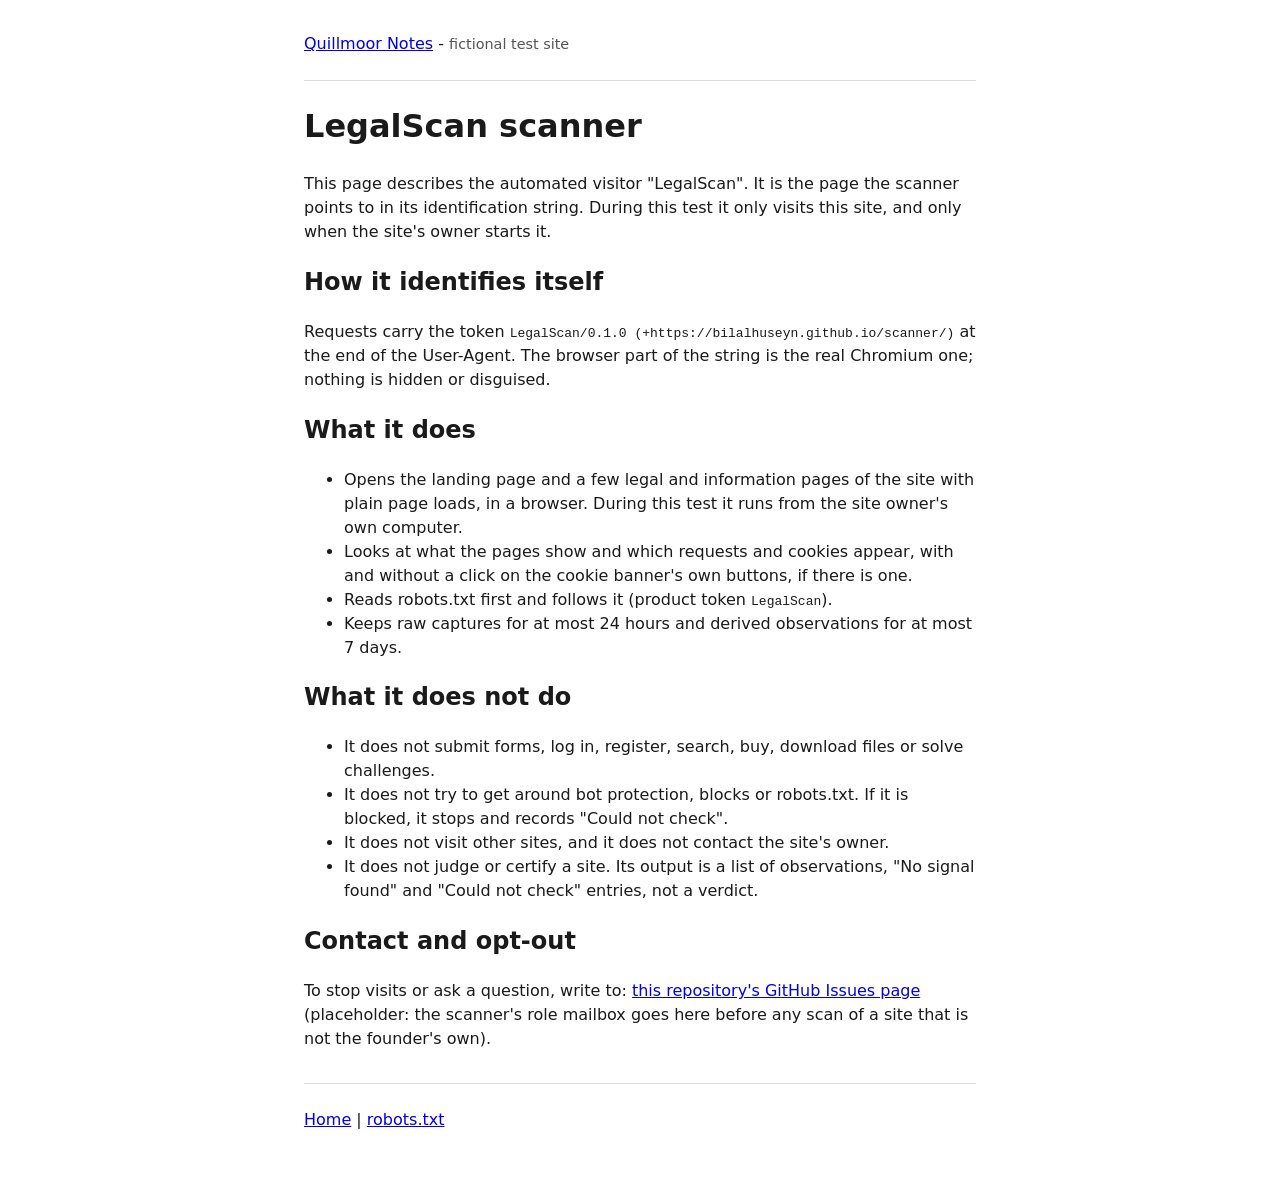
==== scanner/index.html @ c8aa9b78 "Fictional test site for the LegalScan scanner (owner test)" ====
<!DOCTYPE html>
<html lang="en">
<head>
<meta charset="utf-8">
<meta name="viewport" content="width=device-width, initial-scale=1">
<title>LegalScan scanner information</title>
<link rel="stylesheet" href="/style.css">
</head>
<body>
<header><p><a href="/">Quillmoor Notes</a> - <span class="note">fictional test site</span></p></header>
<main>
<h1>LegalScan scanner</h1>
<p>This page describes the automated visitor "LegalScan". It is the page the scanner points to in its identification string. During this test it only visits this site, and only when the site's owner starts it.</p>
<h2>How it identifies itself</h2>
<p>Requests carry the token <code>LegalScan/0.1.0 (+https://bilalhuseyn.github.io/scanner/)</code> at the end of the User-Agent. The browser part of the string is the real Chromium one; nothing is hidden or disguised.</p>
<h2>What it does</h2>
<ul>
<li>Opens the landing page and a few legal and information pages of the site with plain page loads, in a browser. During this test it runs from the site owner's own computer.</li>
<li>Looks at what the pages show and which requests and cookies appear, with and without a click on the cookie banner's own buttons, if there is one.</li>
<li>Reads robots.txt first and follows it (product token <code>LegalScan</code>).</li>
<li>Keeps raw captures for at most 24 hours and derived observations for at most 7 days.</li>
</ul>
<h2>What it does not do</h2>
<ul>
<li>It does not submit forms, log in, register, search, buy, download files or solve challenges.</li>
<li>It does not try to get around bot protection, blocks or robots.txt. If it is blocked, it stops and records "Could not check".</li>
<li>It does not visit other sites, and it does not contact the site's owner.</li>
<li>It does not judge or certify a site. Its output is a list of observations, "No signal found" and "Could not check" entries, not a verdict.</li>
</ul>
<h2>Contact and opt-out</h2>
<p>To stop visits or ask a question, write to: <a href="https://github.com/bilalhuseyn/bilalhuseyn.github.io/issues">this repository's GitHub Issues page</a> (placeholder: the scanner's role mailbox goes here before any scan of a site that is not the founder's own).</p>
</main>
<footer><p><a href="/">Home</a> | <a href="/robots.txt">robots.txt</a></p></footer>
</body>
</html>
---- style.css ----
body { font-family: system-ui, sans-serif; max-width: 42rem; margin: 2rem auto; padding: 0 1rem; line-height: 1.5; color: #1a1a1a; }
header, footer { border-bottom: 1px solid #ddd; padding-bottom: .5rem; margin-bottom: 1rem; }
footer { border-top: 1px solid #ddd; border-bottom: 0; margin-top: 2rem; padding-top: .5rem; }
.note { color: #555; font-size: .9rem; }
label { display: block; margin: .75rem 0; }
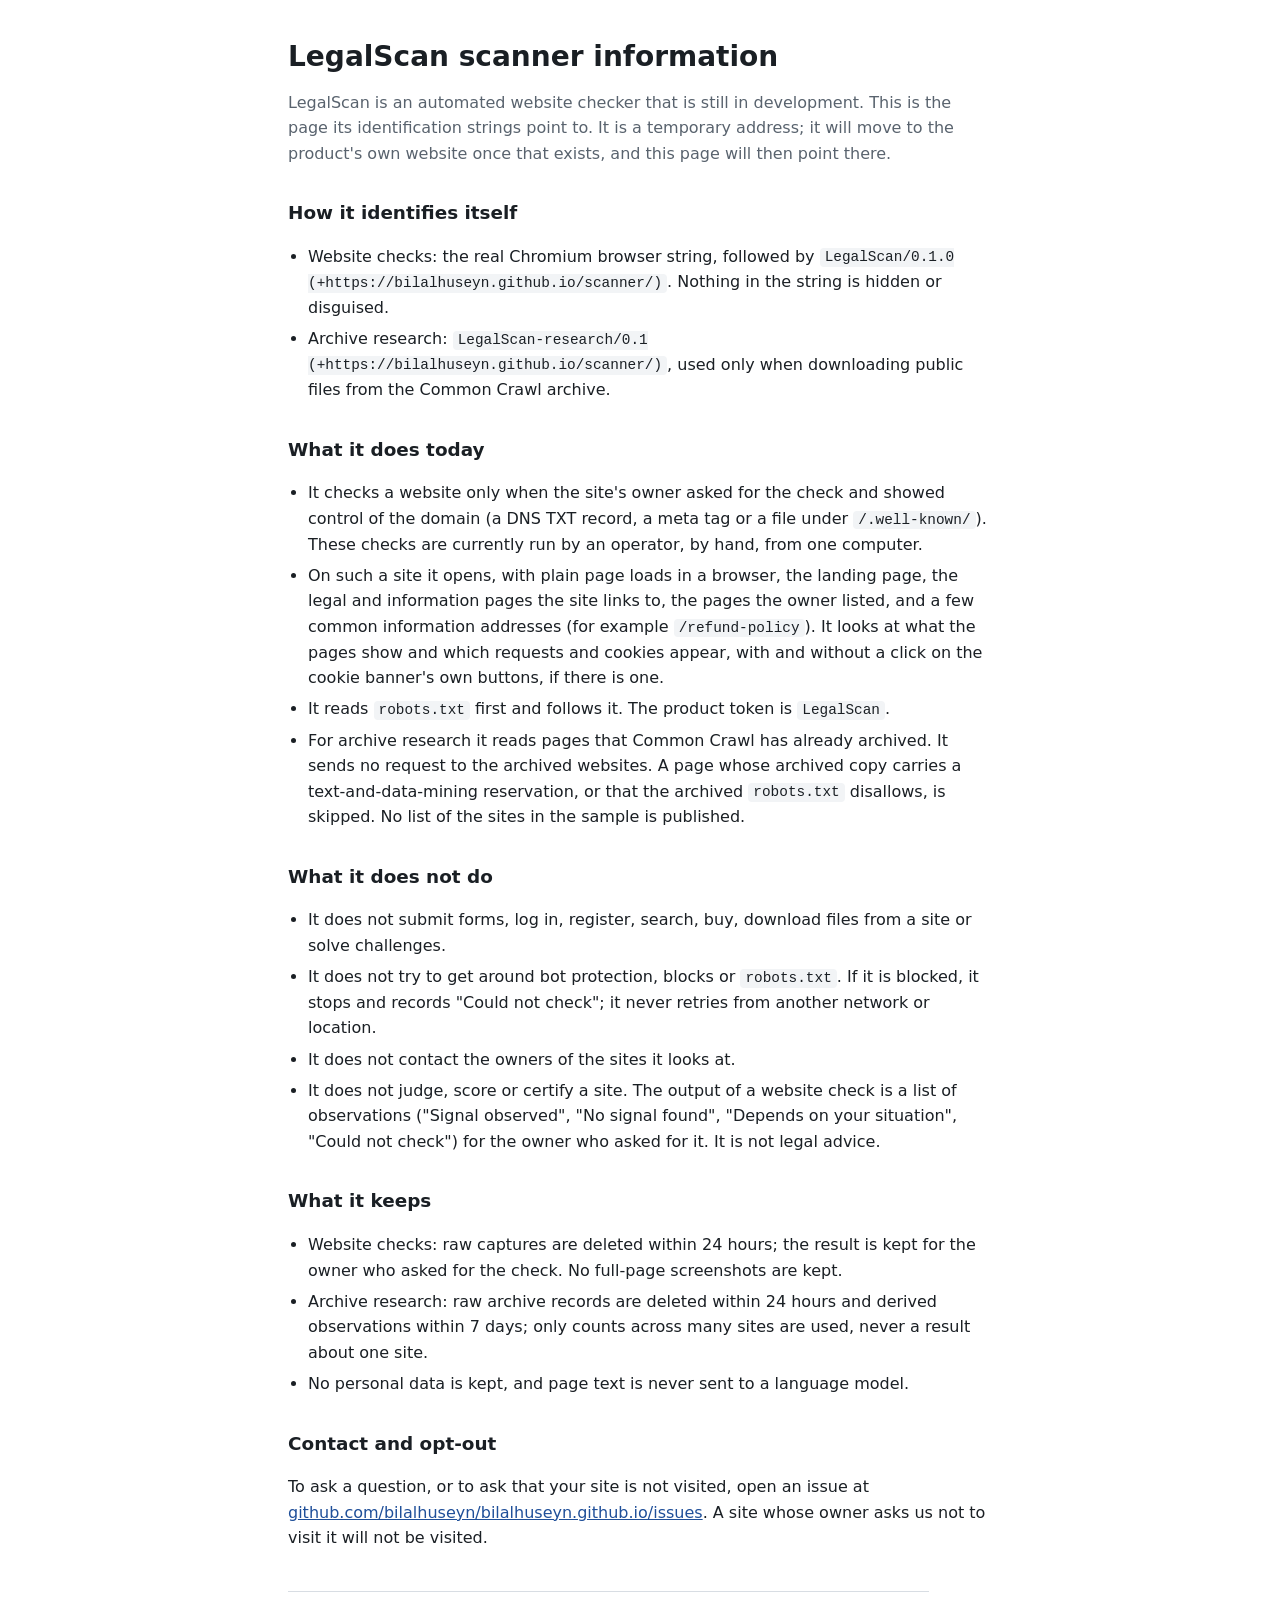
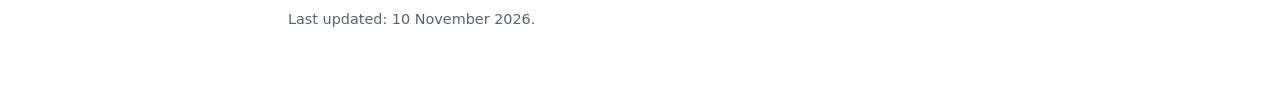
==== commit 84fcbe78: "Scanner info page: general LegalScan text (replaces the test-site text) Co-Authored-By: Claude Opus " ====
--- a/scanner/index.html
+++ b/scanner/index.html
@@ -1,35 +1,82 @@
-<!DOCTYPE html>
+<!doctype html>
 <html lang="en">
 <head>
 <meta charset="utf-8">
 <meta name="viewport" content="width=device-width, initial-scale=1">
 <title>LegalScan scanner information</title>
-<link rel="stylesheet" href="/style.css">
+<meta name="description" content="What the automated visitor LegalScan is, how it identifies itself, what it does and does not do, and how to contact us or opt out.">
+<meta name="robots" content="index, nofollow">
+<style>
+  :root { --bg: #ffffff; --ink: #1a1f24; --muted: #59636e; --line: #d8dde3; --code: #f2f4f6; --link: #1f4f99; color-scheme: light dark; }
+  @media (prefers-color-scheme: dark) {
+    :root { --bg: #111518; --ink: #e6eaee; --muted: #9aa5b0; --line: #2b333b; --code: #1b2228; --link: #8db4f0; }
+  }
+  * { box-sizing: border-box; }
+  body { margin: 0; background: var(--bg); color: var(--ink); font: 16px/1.6 system-ui, -apple-system, "Segoe UI", sans-serif; }
+  main { max-width: 46rem; margin: 0 auto; padding: 2.5rem 16px 3rem; }
+  h1 { font-size: 1.75rem; line-height: 1.2; margin: 0 0 .5rem; }
+  h2 { font-size: 1.15rem; margin: 2rem 0 .5rem; }
+  p, li { max-width: 70ch; }
+  ul { padding-left: 1.25rem; }
+  li + li { margin-top: .35rem; }
+  code { font: .9em ui-monospace, Consolas, monospace; background: var(--code); padding: .1em .35em; border-radius: 4px; overflow-wrap: anywhere; }
+  a { color: var(--link); }
+  .lede { color: var(--muted); }
+  .note { border-top: 1px solid var(--line); margin-top: 2.5rem; padding-top: 1rem; color: var(--muted); font-size: .9rem; }
+</style>
 </head>
 <body>
-<header><p><a href="/">Quillmoor Notes</a> - <span class="note">fictional test site</span></p></header>
 <main>
-<h1>LegalScan scanner</h1>
-<p>This page describes the automated visitor "LegalScan". It is the page the scanner points to in its identification string. During this test it only visits this site, and only when the site's owner starts it.</p>
-<h2>How it identifies itself</h2>
-<p>Requests carry the token <code>LegalScan/0.1.0 (+https://bilalhuseyn.github.io/scanner/)</code> at the end of the User-Agent. The browser part of the string is the real Chromium one; nothing is hidden or disguised.</p>
-<h2>What it does</h2>
-<ul>
-<li>Opens the landing page and a few legal and information pages of the site with plain page loads, in a browser. During this test it runs from the site owner's own computer.</li>
-<li>Looks at what the pages show and which requests and cookies appear, with and without a click on the cookie banner's own buttons, if there is one.</li>
-<li>Reads robots.txt first and follows it (product token <code>LegalScan</code>).</li>
-<li>Keeps raw captures for at most 24 hours and derived observations for at most 7 days.</li>
-</ul>
-<h2>What it does not do</h2>
-<ul>
-<li>It does not submit forms, log in, register, search, buy, download files or solve challenges.</li>
-<li>It does not try to get around bot protection, blocks or robots.txt. If it is blocked, it stops and records "Could not check".</li>
-<li>It does not visit other sites, and it does not contact the site's owner.</li>
-<li>It does not judge or certify a site. Its output is a list of observations, "No signal found" and "Could not check" entries, not a verdict.</li>
-</ul>
-<h2>Contact and opt-out</h2>
-<p>To stop visits or ask a question, write to: <a href="https://github.com/bilalhuseyn/bilalhuseyn.github.io/issues">this repository's GitHub Issues page</a> (placeholder: the scanner's role mailbox goes here before any scan of a site that is not the founder's own).</p>
+  <h1>LegalScan scanner information</h1>
+  <p class="lede">LegalScan is an automated website checker that is still in development. This is the page its identification strings point to.
+  It is a temporary address; it will move to the product's own website once that exists, and this page will then point there.</p>
+
+  <h2>How it identifies itself</h2>
+  <ul>
+    <li>Website checks: the real Chromium browser string, followed by <code>LegalScan/0.1.0 (+https://bilalhuseyn.github.io/scanner/)</code>.
+      Nothing in the string is hidden or disguised.</li>
+    <li>Archive research: <code>LegalScan-research/0.1 (+https://bilalhuseyn.github.io/scanner/)</code>, used only when downloading public files
+      from the Common Crawl archive.</li>
+  </ul>
+
+  <h2>What it does today</h2>
+  <ul>
+    <li>It checks a website only when the site's owner asked for the check and showed control of the domain (a DNS TXT record, a meta tag or a
+      file under <code>/.well-known/</code>). These checks are currently run by an operator, by hand, from one computer.</li>
+    <li>On such a site it opens, with plain page loads in a browser, the landing page, the legal and information pages the site links to, the
+      pages the owner listed, and a few common information addresses (for example <code>/refund-policy</code>). It looks at what the pages show
+      and which requests and cookies appear, with and without a click on the cookie banner's own buttons, if there is one.</li>
+    <li>It reads <code>robots.txt</code> first and follows it. The product token is <code>LegalScan</code>.</li>
+    <li>For archive research it reads pages that Common Crawl has already archived. It sends no request to the archived websites. A page whose
+      archived copy carries a text-and-data-mining reservation, or that the archived <code>robots.txt</code> disallows, is skipped. No list of the
+      sites in the sample is published.</li>
+  </ul>
+
+  <h2>What it does not do</h2>
+  <ul>
+    <li>It does not submit forms, log in, register, search, buy, download files from a site or solve challenges.</li>
+    <li>It does not try to get around bot protection, blocks or <code>robots.txt</code>. If it is blocked, it stops and records
+      "Could not check"; it never retries from another network or location.</li>
+    <li>It does not contact the owners of the sites it looks at.</li>
+    <li>It does not judge, score or certify a site. The output of a website check is a list of observations ("Signal observed",
+      "No signal found", "Depends on your situation", "Could not check") for the owner who asked for it. It is not legal advice.</li>
+  </ul>
+
+  <h2>What it keeps</h2>
+  <ul>
+    <li>Website checks: raw captures are deleted within 24 hours; the result is kept for the owner who asked for the check. No full-page
+      screenshots are kept.</li>
+    <li>Archive research: raw archive records are deleted within 24 hours and derived observations within 7 days; only counts across many sites
+      are used, never a result about one site.</li>
+    <li>No personal data is kept, and page text is never sent to a language model.</li>
+  </ul>
+
+  <h2>Contact and opt-out</h2>
+  <p>To ask a question, or to ask that your site is not visited, open an issue at
+  <a href="https://github.com/bilalhuseyn/bilalhuseyn.github.io/issues">github.com/bilalhuseyn/bilalhuseyn.github.io/issues</a>.
+  A site whose owner asks us not to visit it will not be visited.</p>
+
+  <p class="note">Last updated: 10 November 2026.</p>
 </main>
-<footer><p><a href="/">Home</a> | <a href="/robots.txt">robots.txt</a></p></footer>
 </body>
 </html>
